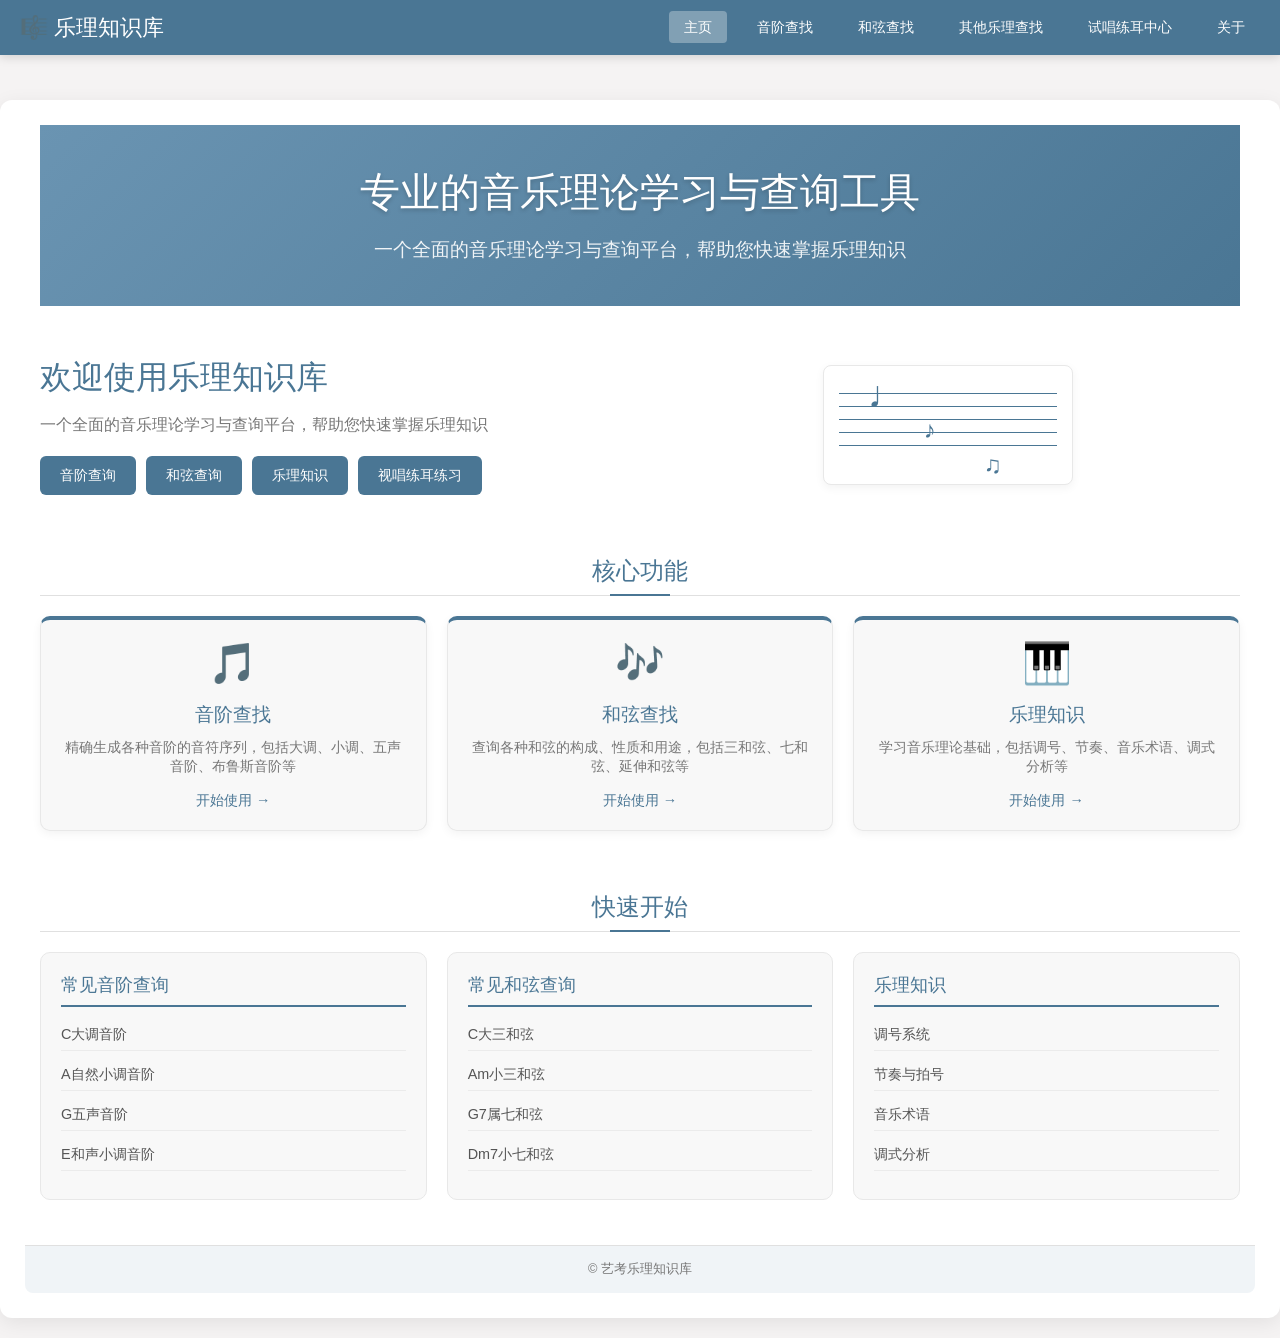
==== index.html @ 49d39ea0 "Add files via upload" ====
<!DOCTYPE html>
<html lang="zh-CN">
<head>
    <meta charset="UTF-8">
    <meta name="viewport" content="width=device-width, initial-scale=1.0">
    <title>乐理知识库 - 主页</title>
    <!-- <link rel="stylesheet" href="styles.css"> -->
    <link rel="stylesheet" href="Main.css">
</head>
<body>
    <div class="container">
    <header class="header">
        <div class="header-container">
            <div class="logo-section">
                <h1 class="logo">🎼 乐理知识库</h1>
            </div>
            
            <!-- 响应式导航栏 -->
            <nav class="navbar">
                <button class="nav-toggle" id="navToggle">
                    <span class="hamburger-line"></span>
                    <span class="hamburger-line"></span>
                    <span class="hamburger-line"></span>
                </button>
                <ul class="nav-list" id="navList">
                    <li><a href="index.html" class="active">主页</a></li>
                    <li><a href="Scale/scale.html">音阶查找</a></li>
                    <li><a href="Chord/chord.html">和弦查找</a></li>
                    <li><a href="Theory/theory.html">其他乐理查找</a></li>
                    <li><a href="Practice/Practice.html">试唱练耳中心</a></li>
                    <li><a href="About/about.html">关于</a></li>
                </ul>
            </nav>
        </div>
    </header>
        
        <main class="main-content">
            <!-- 网站描述单独显示 -->
            <section class="site-description">
                <h1>专业的音乐理论学习与查询工具</h1>
                <p>一个全面的音乐理论学习与查询平台，帮助您快速掌握乐理知识</p>
            </section>
            <!-- 其余内容保持不变 -->
            <section class="hero-section">
                <div class="hero-content">
                    <h2>欢迎使用乐理知识库</h2>
                    <p>一个全面的音乐理论学习与查询平台，帮助您快速掌握乐理知识</p>
                    <div class="hero-actions">
                        <a href="Scale/scale.html" class="hero-btn">音阶查询</a>
                        <a href="Chord/chord.html" class="hero-btn">和弦查询</a>
                        <a href="Theory/theory.html" class="hero-btn">乐理知识</a>
                        <a href="Practice/Practice.html" class="hero-btn">视唱练耳练习</a>
                    </div>
                </div>
                <div class="hero-image">
                    <div class="music-staff">
                        <div class="staff-line"></div>
                        <div class="staff-line"></div>
                        <div class="staff-line"></div>
                        <div class="staff-line"></div>
                        <div class="staff-line"></div>
                        <div class="note note-1">♩</div>
                        <div class="note note-2">♪</div>
                        <div class="note note-3">♫</div>
                    </div>
                </div>
            </section>
            
            <section class="features-section">
                <h2 class="section-title">核心功能</h2>
                <div class="features-grid">
                    <div class="feature-card">
                        <div class="feature-icon">🎵</div>
                        <h3>音阶查找</h3>
                        <p>精确生成各种音阶的音符序列，包括大调、小调、五声音阶、布鲁斯音阶等</p>
                        <a href="Scale/scale.html" class="feature-link">开始使用 →</a>
                    </div>
                    <div class="feature-card">
                        <div class="feature-icon">🎶</div>
                        <h3>和弦查找</h3>
                        <p>查询各种和弦的构成、性质和用途，包括三和弦、七和弦、延伸和弦等</p>
                        <a href="Chord/chord.html" class="feature-link">开始使用 →</a>
                    </div>
                    <div class="feature-card">
                        <div class="feature-icon">🎹</div>
                        <h3>乐理知识</h3>
                        <p>学习音乐理论基础，包括调号、节奏、音乐术语、调式分析等</p>
                        <a href="Theory/theory.html" class="feature-link">开始使用 →</a>
                    </div>
                </div>
            </section>
            
            <section class="quick-start-section">
                <h2 class="section-title">快速开始</h2>
                <div class="quick-start-grid">
                    <div class="quick-start-card">
                        <h3>常见音阶查询</h3>
                        <ul>
                            <li><a href="Scale/scale.html?query=C大调音阶">C大调音阶</a></li>
                            <li><a href="Scale/scale.html?query=A自然小调音阶">A自然小调音阶</a></li>
                            <li><a href="Scale/scale.html?query=G五声音阶">G五声音阶</a></li>
                            <li><a href="Scale/scale.html?query=E和声小调音阶">E和声小调音阶</a></li>
                        </ul>
                    </div>
                    <div class="quick-start-card">
                        <h3>常见和弦查询</h3>
                        <ul>
                            <li><a href="Chord/chord.html">C大三和弦</a></li>
                            <li><a href="Chord/chord.html">Am小三和弦</a></li>
                            <li><a href="Chord/chord.html">G7属七和弦</a></li>
                            <li><a href="Chord/chord.html">Dm7小七和弦</a></li>
                        </ul>
                    </div>
                    <div class="quick-start-card">
                        <h3>乐理知识</h3>
                        <ul>
                            <li><a href="Theory/theory.html">调号系统</a></li>
                            <li><a href="Theory/theory.html">节奏与拍号</a></li>
                            <li><a href="Theory/theory.html">音乐术语</a></li>
                            <li><a href="Theory/theory.html">调式分析</a></li>
                        </ul>
                    </div>
                </div>
            </section>
        </main>
        
        <footer class="footer">
            <p>&copy; 艺考乐理知识库</p>
        </footer>
    </div>

    <script src="app.js"></script>
</body>
</html>
---- Main.css ----
/* 基础样式重置 - 基于Practice风格但颜色略深 */
* {
    margin: 0;
    padding: 0;
    box-sizing: border-box;
    font-family: 'Segoe UI', 'Microsoft YaHei', sans-serif;
}

body {
    background-color: #f5f3f3; /* 略深的背景色 */
    color: #444;
    min-height: 100vh;
    padding: 0;
    padding-top: 80px; /* 为固定导航栏留出空间 */
}

/* 重新设计的响应式导航栏 */
.header {
    background-color: #4a7694; /* 更深的蓝色 */
    color: white;
    box-shadow: 0 2px 10px rgba(0, 0, 0, 0.15);
    position: fixed;
    top: 0;
    left: 0;
    width: 100%;
    z-index: 1000;
}

.header-container {
    max-width: 1400px;
    margin: 0 auto;
    display: flex;
    justify-content: space-between;
    align-items: center;
    padding: 12px 20px;
    position: relative;
}

.logo-section {
    display: flex;
    align-items: center;
}

.logo {
    font-size: 1.4rem;
    font-weight: 400;
    margin: 0;
    color: white;
    white-space: nowrap;
}

/* 导航栏样式 */
.navbar {
    display: flex;
    align-items: center;
}

.nav-list {
    list-style: none;
    display: flex;
    gap: 15px;
    margin: 0;
    padding: 0;
}

.nav-list li a {
    color: white;
    text-decoration: none;
    padding: 8px 15px;
    border-radius: 4px;
    transition: all 0.3s;
    font-size: 0.9rem;
    font-weight: 400;
    white-space: nowrap;
}

.nav-list li a:hover {
    background-color: rgba(255, 255, 255, 0.2);
    transform: translateY(-1px);
}

.nav-list li a.active {
    background-color: rgba(255, 255, 255, 0.3);
    font-weight: 500;
}

/* 汉堡菜单按钮 */
.nav-toggle {
    display: none;
    flex-direction: column;
    background: none;
    border: none;
    cursor: pointer;
    padding: 5px;
    width: 30px;
    height: 25px;
    justify-content: space-between;
}

.hamburger-line {
    width: 100%;
    height: 3px;
    background-color: white;
    border-radius: 2px;
    transition: all 0.3s ease;
}

.hamburger-line.active:nth-child(1) {
    transform: rotate(45deg) translate(6px, 6px);
}

.hamburger-line.active:nth-child(2) {
    opacity: 0;
}

.hamburger-line.active:nth-child(3) {
    transform: rotate(-45deg) translate(6px, -6px);
}

/* 移动设备导航列表激活状态 */
.nav-list.nav-active {
    display: flex !important;
    flex-direction: column;
    position: absolute;
    top: 100%;
    left: 0;
    width: 100%;
    background-color: #4a7694;
    box-shadow: 0 4px 10px rgba(0, 0, 0, 0.15);
    z-index: 1001;
}

.nav-list.nav-active li {
    width: 100%;
    text-align: center;
}

.nav-list.nav-active li a {
    display: block;
    padding: 12px 15px;
    border-radius: 0;
    border-bottom: 1px solid rgba(255, 255, 255, 0.1);
}

.nav-list.nav-active li a:hover {
    background-color: rgba(255, 255, 255, 0.15);
}

/* 容器样式 - 基于Practice风格但颜色略深 */
.container {
    max-width: 1400px;
    margin: 0 auto;
    background: white;
    border-radius: 12px;
    padding: 25px;
    box-shadow: 0 5px 20px rgba(0, 0, 0, 0.08);
    margin-top: 20px;
    margin-bottom: 20px;
}

/* 页面标题样式 */
.page-header {
    text-align: center;
    margin-bottom: 25px;
    padding-bottom: 15px;
    border-bottom: 1px solid #e0e0e0;
}

.page-header h1 {
    font-size: 2rem;
    margin-bottom: 8px;
    color: #4a7694; /* 更深的蓝色 */
    font-weight: 300;
}

.subtitle {
    font-size: 1rem;
    color: #777;
    font-weight: 300;
}

/* 主内容区域 */
.main-content {
    padding: 0 15px 15px;
}

/* 网站描述部分 - 主页专用 */
.site-description {
    background: linear-gradient(135deg, #6a94b2, #4a7694);
    color: white;
    text-align: center;
    padding: 40px 20px;
    margin-bottom: 20px;
    border-radius: 0;
}

.site-description h1 {
    font-size: 2.5rem;
    margin-bottom: 15px;
    font-weight: 300;
    text-shadow: 0 2px 4px rgba(0, 0, 0, 0.2);
}

.site-description p {
    font-size: 1.2rem;
    max-width: 800px;
    margin: 0 auto;
    line-height: 1.6;
    opacity: 0.9;
}

/* 页面介绍部分 */
.page-intro {
    text-align: center;
    padding: 20px 0;
    margin-bottom: 15px;
}

.page-intro h2 {
    font-size: 1.7rem;
    margin-bottom: 10px;
    color: #4a7694; /* 更深的蓝色 */
    font-weight: 300;
}

.page-intro p {
    font-size: 1rem;
    color: #777;
    max-width: 700px;
    margin: 0 auto;
}

/* 英雄区域样式 */
.hero-section {
    display: flex;
    align-items: center;
    padding: 30px 0;
    gap: 30px;
}

.hero-content {
    flex: 1;
}

.hero-content h2 {
    font-size: 2rem;
    margin-bottom: 15px;
    color: #4a7694; /* 更深的蓝色 */
    font-weight: 300;
}

.hero-content p {
    font-size: 1rem;
    margin-bottom: 20px;
    color: #777;
}

.hero-actions {
    display: flex;
    gap: 10px;
    flex-wrap: wrap;
}

.hero-btn {
    display: inline-block;
    padding: 10px 20px;
    background: #4a7694; /* 更深的蓝色 */
    color: white;
    text-decoration: none;
    border-radius: 6px;
    font-weight: 400;
    font-size: 0.9rem;
    transition: all 0.3s;
    border: none;
    cursor: pointer;
}

.hero-btn:hover {
    background: #3a6684; /* 更深的悬停色 */
    transform: translateY(-2px);
    box-shadow: 0 3px 10px rgba(74, 118, 148, 0.4);
}

.hero-image {
    flex: 1;
    display: flex;
    justify-content: center;
    align-items: center;
}

.music-staff {
    position: relative;
    width: 250px;
    height: 120px;
    background: white;
    border-radius: 8px;
    box-shadow: 0 3px 10px rgba(0, 0, 0, 0.05);
    padding: 15px;
    border: 1px solid #e8e8e8;
}

.staff-line {
    height: 1px;
    background: #4a7694; /* 更深的蓝色 */
    margin: 12px 0;
}

.note {
    position: absolute;
    font-size: 1.5rem;
    color: #4a7694; /* 更深的蓝色 */
}

.note-1 {
    top: 15px;
    left: 40px;
}

.note-2 {
    top: 50px;
    left: 100px;
}

.note-3 {
    top: 85px;
    left: 160px;
}

/* 功能区域样式 */
.features-section {
    padding: 30px 0;
}

.section-title {
    color: #4a7694; /* 更深的蓝色 */
    margin-bottom: 20px;
    font-size: 1.5rem;
    position: relative;
    padding-bottom: 8px;
    text-align: center;
    font-weight: 300;
    border-bottom: 1px solid #e0e0e0;
}

.section-title::after {
    content: '';
    position: absolute;
    bottom: -1px;
    left: 50%;
    transform: translateX(-50%);
    width: 60px;
    height: 2px;
    background: #4a7694; /* 更深的蓝色 */
}

.features-grid {
    display: grid;
    grid-template-columns: repeat(auto-fit, minmax(280px, 1fr));
    gap: 20px;
}

.feature-card {
    background: #f8f8f8; /* 略深的背景 */
    border-radius: 10px;
    padding: 20px;
    text-align: center;
    box-shadow: 0 3px 10px rgba(0, 0, 0, 0.05);
    transition: all 0.3s;
    border: 1px solid #e8e8e8;
    border-top: 4px solid #4a7694; /* 更深的蓝色 */
}

.feature-card:hover {
    transform: translateY(-3px);
    box-shadow: 0 5px 15px rgba(0, 0, 0, 0.08);
}

.feature-icon {
    font-size: 2.5rem;
    margin-bottom: 15px;
    color: #4a7694; /* 更深的蓝色 */
}

.feature-card h3 {
    margin-bottom: 10px;
    color: #4a7694; /* 更深的蓝色 */
    font-size: 1.2rem;
    font-weight: 400;
}

.feature-card p {
    margin-bottom: 15px;
    color: #777;
    font-size: 0.9rem;
}

.feature-link {
    display: inline-block;
    color: #4a7694; /* 更深的蓝色 */
    text-decoration: none;
    font-weight: 500;
    font-size: 0.9rem;
    transition: all 0.3s;
}

.feature-link:hover {
    color: #3a6684; /* 更深的悬停色 */
}

/* 快速开始区域 */
.quick-start-section {
    padding: 30px 0;
}

.quick-start-grid {
    display: grid;
    grid-template-columns: repeat(auto-fit, minmax(220px, 1fr));
    gap: 20px;
}

.quick-start-card {
    background: #f8f8f8; /* 略深的背景 */
    border-radius: 10px;
    padding: 20px;
    border: 1px solid #e8e8e8;
}

.quick-start-card h3 {
    margin-bottom: 12px;
    color: #4a7694; /* 更深的蓝色 */
    font-size: 1.1rem;
    border-bottom: 2px solid #4a7694; /* 更深的蓝色 */
    padding-bottom: 8px;
    font-weight: 400;
}

.quick-start-card ul {
    list-style: none;
}

.quick-start-card li {
    margin-bottom: 8px;
}

.quick-start-card a {
    color: #555;
    text-decoration: none;
    transition: all 0.3s;
    display: block;
    padding: 6px 0;
    border-bottom: 1px solid rgba(0, 0, 0, 0.05);
    font-size: 0.9rem;
}

.quick-start-card a:hover {
    color: #4a7694; /* 更深的蓝色 */
    padding-left: 8px;
}

/* 搜索区域 */
.search-section {
    padding: 15px 0;
}

.search-container {
    max-width: 800px;
    margin: 0 auto;
}

.search-box {
    display: flex;
    gap: 10px;
    margin-bottom: 12px;
}

.search-input {
    flex: 1;
    padding: 12px 15px;
    border: 1px solid #d0d0d0;
    border-radius: 6px;
    font-size: 14px;
    transition: all 0.3s;
    background: white;
}

.search-input:focus {
    outline: none;
    border-color: #4a7694; /* 更深的蓝色 */
    box-shadow: 0 0 0 3px rgba(74, 118, 148, 0.1);
}

.search-btn {
    padding: 12px 20px;
    background: #4a7694; /* 更深的蓝色 */
    color: white;
    border: none;
    border-radius: 6px;
    cursor: pointer;
    font-size: 14px;
    font-weight: 500;
    transition: all 0.3s;
    min-width: 110px;
    display: flex;
    align-items: center;
    justify-content: center;
    position: relative;
}

.search-btn:hover {
    background: #3a6684; /* 更深的悬停色 */
    transform: translateY(-2px);
    box-shadow: 0 3px 10px rgba(74, 118, 148, 0.4);
}

.search-tips {
    background: #f0f4f7; /* 略深的背景 */
    padding: 10px 12px;
    border-radius: 6px;
    font-size: 0.85rem;
    color: #777;
    text-align: center;
    border: 1px solid #e0e0e0;
}

/* 快速操作区域 */
.quick-actions {
    margin-bottom: 20px;
}

.action-grid {
    display: grid;
    grid-template-columns: repeat(auto-fit, minmax(140px, 1fr));
    gap: 12px;
}

.action-card {
    background: #f8f8f8; /* 略深的背景 */
    border: 1px solid #e8e8e8;
    border-radius: 8px;
    padding: 15px 12px;
    text-align: center;
    cursor: pointer;
    transition: all 0.3s;
    display: flex;
    flex-direction: column;
    align-items: center;
}

.action-card:hover {
    border-color: #4a7694; /* 更深的蓝色 */
    transform: translateY(-2px);
    box-shadow: 0 3px 10px rgba(0, 0, 0, 0.08);
}

.card-icon {
    font-size: 1.8rem;
    margin-bottom: 8px;
    color: #4a7694; /* 更深的蓝色 */
}

.action-card h3 {
    margin-bottom: 5px;
    color: #555;
    font-size: 0.9rem;
    font-weight: 400;
}

/* 示例区域 */
.examples-section {
    margin-bottom: 20px;
}

.examples-grid {
    display: grid;
    grid-template-columns: repeat(auto-fit, minmax(130px, 1fr));
    gap: 8px;
}

.example-item {
    padding: 10px 8px;
    background: #f0f4f7; /* 略深的背景 */
    border-radius: 6px;
    cursor: pointer;
    transition: all 0.3s;
    border-left: 3px solid transparent;
    font-size: 0.85rem;
    text-align: center;
    border: 1px solid #e0e0e0;
}

.example-item:hover {
    background: #4a7694; /* 更深的蓝色 */
    color: white;
    border-left-color: #3a6684; /* 更深的悬停色 */
    transform: translateX(2px);
}

/* 乐理分类区域 */
.theory-categories {
    margin-bottom: 25px;
}

.categories-grid {
    display: grid;
    grid-template-columns: repeat(auto-fit, minmax(220px, 1fr));
    gap: 15px;
}

.category-card {
    background: #f8f8f8; /* 略深的背景 */
    border-radius: 10px;
    padding: 20px 15px;
    text-align: center;
    box-shadow: 0 3px 10px rgba(0, 0, 0, 0.05);
    transition: all 0.3s;
    border: 1px solid #e8e8e8;
}

.category-card:hover {
    transform: translateY(-3px);
    box-shadow: 0 5px 15px rgba(0, 0, 0, 0.08);
}

.category-card h3 {
    margin-bottom: 12px;
    color: #4a7694; /* 更深的蓝色 */
    font-size: 1.1rem;
    font-weight: 400;
}

.category-card p {
    margin-bottom: 15px;
    color: #777;
    font-size: 0.9rem;
}

.category-btn {
    padding: 8px 16px;
    background: #4a7694; /* 更深的蓝色 */
    color: white;
    border: none;
    border-radius: 6px;
    cursor: pointer;
    font-weight: 500;
    font-size: 0.9rem;
    transition: all 0.3s;
}

.category-btn:hover {
    background: #3a6684; /* 更深的悬停色 */
}

/* 结果区域 */
.results-section {
    margin-bottom: 20px;
}

.results-container {
    min-height: 150px;
}

.welcome-card {
    background: linear-gradient(135deg, #6a94b2, #4a7694); /* 更深的渐变 */
    color: white;
    padding: 25px 20px;
    border-radius: 8px;
    text-align: center;
}

.welcome-icon {
    font-size: 2.5rem;
    margin-bottom: 12px;
}

.welcome-card h3 {
    font-size: 1.3rem;
    margin-bottom: 8px;
    font-weight: 300;
}

.welcome-card p {
    font-size: 0.9rem;
}

/* 结果卡片样式 */
.result-card {
    background: #f8f8f8; /* 略深的背景 */
    border-radius: 8px;
    padding: 18px;
    margin-bottom: 12px;
    box-shadow: 0 2px 8px rgba(0, 0, 0, 0.05);
    border-left: 4px solid #4a7694; /* 更深的蓝色 */
    transition: all 0.3s;
    border: 1px solid #e8e8e8;
}

.result-card:hover {
    transform: translateY(-2px);
    box-shadow: 0 4px 12px rgba(0, 0, 0, 0.08);
}

.result-header {
    display: flex;
    align-items: center;
    margin-bottom: 10px;
}

.result-icon {
    font-size: 1.3rem;
    margin-right: 10px;
    color: #4a7694; /* 更深的蓝色 */
}

.result-title {
    font-size: 1.1rem;
    color: #555;
    margin-bottom: 5px;
    font-weight: 400;
}

.result-content {
    line-height: 1.5;
    font-size: 0.9rem;
    color: #666;
}

.scale-notes {
    display: flex;
    flex-wrap: wrap;
    gap: 6px;
    margin: 12px 0;
}

.note-item {
    background: #4a7694; /* 更深的蓝色 */
    color: white;
    padding: 6px 10px;
    border-radius: 5px;
    font-weight: 500;
    min-width: 35px;
    text-align: center;
    font-size: 0.9rem;
}

.scale-info {
    margin-top: 12px;
    padding-top: 12px;
    border-top: 1px solid #e0e0e0;
}

.info-item {
    margin-bottom: 6px;
}

.info-label {
    font-weight: 500;
    color: #4a7694; /* 更深的蓝色 */
    font-size: 0.9rem;
}

/* 加载动画 */
.loading-spinner {
    width: 16px;
    height: 16px;
    border: 2px solid rgba(255, 255, 255, 0.3);
    border-radius: 50%;
    border-top-color: white;
    animation: spin 1s ease-in-out infinite;
}

@keyframes spin {
    to { transform: rotate(360deg); }
}

/* 页脚样式 */
.footer {
    text-align: center;
    padding: 15px;
    color: #777;
    background: #f0f4f7; /* 略深的背景 */
    border-top: 1px solid #e0e0e0;
    font-size: 0.8rem;
    border-radius: 0 0 8px 8px;
}

/* 标签页样式 */
.search-tabs {
    display: flex;
    margin-bottom: 15px;
    border-bottom: 1px solid #e0e0e0;
}

.tab-button {
    padding: 10px 20px;
    background: none;
    border: none;
    border-bottom: 3px solid transparent;
    font-size: 0.9rem;
    font-weight: 500;
    color: #777;
    cursor: pointer;
    transition: all 0.3s;
}

.tab-button:hover {
    color: #4a7694; /* 更深的蓝色 */
}

.tab-button.active {
    color: #4a7694; /* 更深的蓝色 */
    border-bottom-color: #4a7694; /* 更深的蓝色 */
}

.tab-content {
    display: none;
}

.tab-content.active {
    display: block;
}

/* 和弦分析结果样式 */
.analysis-results {
    margin-top: 15px;
}

.analysis-title {
    font-weight: 500;
    margin-bottom: 10px;
    color: #555;
}

.chord-result {
    background: #f0f4f7; /* 略深的背景 */
    border-radius: 8px;
    padding: 12px;
    margin-bottom: 10px;
    border-left: 3px solid #4a7694; /* 更深的蓝色 */
    border: 1px solid #e0e0e0;
}

.chord-header {
    display: flex;
    justify-content: space-between;
    align-items: center;
    margin-bottom: 8px;
}

.chord-header h4 {
    margin: 0;
    color: #555;
    font-size: 1rem;
    font-weight: 400;
}

.match-score {
    background: #4a7694; /* 更深的蓝色 */
    color: white;
    padding: 3px 8px;
    border-radius: 12px;
    font-size: 0.8rem;
    font-weight: 500;
}

.chord-notes-small {
    display: flex;
    flex-wrap: wrap;
    gap: 4px;
    margin: 5px 0;
}

.note-item-small {
    background: #4a7694; /* 更深的蓝色 */
    color: white;
    padding: 4px 8px;
    border-radius: 4px;
    font-weight: 500;
    font-size: 0.8rem;
}

.chord-formula {
    font-family: 'Courier New', monospace;
    font-size: 0.9rem;
    color: #777;
}

/* 乐理知识特定样式 */
.theory-info {
    margin-top: 15px;
}

.theory-info .info-item {
    margin-bottom: 15px;
    padding-bottom: 10px;
    border-bottom: 1px solid #e0e0e0;
}

.theory-info .info-item:last-child {
    border-bottom: none;
}

.theory-info .info-label {
    font-weight: 500;
    color: #4a7694; /* 更深的蓝色 */
    display: block;
    margin-bottom: 5px;
    font-size: 0.9rem;
}

.theory-info p {
    margin: 0;
    line-height: 1.5;
    color: #666;
}

.examples-box {
    background: #f0f4f7; /* 略深的背景 */
    padding: 10px;
    border-radius: 8px;
    margin-top: 8px;
    border: 1px solid #e0e0e0;
}

.examples-box pre {
    margin: 0;
    white-space: pre-wrap;
    font-family: 'Courier New', monospace;
    font-size: 0.85rem;
    color: #666;
}

.category-items {
    display: flex;
    flex-direction: column;
    gap: 12px;
}

.category-item {
    background: #f0f4f7; /* 略深的背景 */
    padding: 12px;
    border-radius: 8px;
    cursor: pointer;
    transition: all 0.3s;
    border-left: 3px solid transparent;
    border: 1px solid #e0e0e0;
}

.category-item:hover {
    background: #4a7694; /* 更深的蓝色 */
    color: white;
    border-left-color: #3a6684; /* 更深的悬停色 */
    transform: translateX(3px);
}

.category-item h4 {
    margin: 0 0 5px 0;
    font-size: 1rem;
    font-weight: 400;
}

.category-item p {
    margin: 0;
    font-size: 0.85rem;
    opacity: 0.8;
}

.related-results {
    margin-top: 20px;
    padding-top: 15px;
    border-top: 2px solid #e0e0e0;
}

/* 选择器组样式 */
.selector-group {
    margin-bottom: 15px;
}

.selector-group label {
    display: block;
    margin-bottom: 5px;
    color: #555;
    font-weight: 500;
    font-size: 0.9rem;
}

.selector {
    width: 100%;
    padding: 8px 12px;
    border: 1px solid #d0d0d0;
    border-radius: 6px;
    background: white;
    color: #555;
    font-size: 0.9rem;
}

.selector:focus {
    outline: none;
    border-color: #4a7694; /* 更深的蓝色 */
    box-shadow: 0 0 0 3px rgba(74, 118, 148, 0.1);
}

.scale-selector {
    display: grid;
    grid-template-columns: 1fr 1fr auto;
    gap: 15px;
    align-items: end;
}

/* 音符快速输入 */
.quick-notes {
    display: flex;
    flex-wrap: wrap;
    gap: 5px;
    margin-top: 10px;
    align-items: center;
}

.notes-label {
    font-size: 0.85rem;
    color: #777;
    margin-right: 10px;
}

.note-btn {
    padding: 5px 10px;
    background: #f0f4f7; /* 略深的背景 */
    border: 1px solid #d0d0d0;
    border-radius: 4px;
    cursor: pointer;
    font-size: 0.8rem;
    transition: all 0.3s;
    min-width: auto;
    flex: none;
}

.note-btn:hover {
    background: #4a7694; /* 更深的蓝色 */
    color: white;
    border-color: #4a7694; /* 更深的蓝色 */
}

/* 五度圈样式 */
.circle-of-fifths-container {
    display: flex;
    gap: 20px;
    align-items: flex-start;
}

.circle-diagram {
    position: relative;
    width: 300px;
    height: 300px;
    border: 2px solid #4a7694; /* 更深的蓝色 */
    border-radius: 50%;
    display: flex;
    align-items: center;
    justify-content: center;
}

.circle-center {
    position: absolute;
    background: #4a7694; /* 更深的蓝色 */
    color: white;
    width: 50px;
    height: 50px;
    border-radius: 50%;
    display: flex;
    align-items: center;
    justify-content: center;
    font-weight: 500;
}

.circle-note {
    position: absolute;
    width: 40px;
    height: 40px;
    border-radius: 50%;
    display: flex;
    align-items: center;
    justify-content: center;
    cursor: pointer;
    font-weight: 500;
    transition: all 0.3s;
}

.circle-note.sharp {
    background: #6a94b2; /* 中等蓝色 */
    color: white;
}

.circle-note.flat {
    background: #8bb4c4; /* 浅蓝色 */
    color: #333;
}

.circle-note:hover {
    transform: scale(1.1);
}

.circle-controls {
    flex: 1;
}

.circle-info {
    margin-top: 15px;
    padding: 15px;
    background: #f0f4f7; /* 略深的背景 */
    border-radius: 8px;
    border: 1px solid #e0e0e0;
}

.circle-info h4 {
    margin: 0 0 10px 0;
    color: #4a7694; /* 更深的蓝色 */
    font-size: 1rem;
}

.circle-info p {
    margin: 5px 0;
    font-size: 0.85rem;
    color: #666;
}

/* 响应式设计 - 平板设备 */
@media (max-width: 992px) {
    .container {
        max-width: 95%;
    }
    
    .hero-section {
        flex-direction: column;
        text-align: center;
        padding: 25px 0;
    }
    
    .hero-actions {
        justify-content: center;
    }
    
    .features-grid {
        grid-template-columns: repeat(2, 1fr);
    }
    
    .quick-start-grid {
        grid-template-columns: repeat(2, 1fr);
    }
    
    .categories-grid {
        grid-template-columns: repeat(2, 1fr);
    }
    
    .scale-selector {
        grid-template-columns: 1fr;
    }
    
    .circle-of-fifths-container {
        flex-direction: column;
    }
    
    .circle-diagram {
        width: 250px;
        height: 250px;
        margin: 0 auto;
    }
}

/* 响应式设计 - 移动设备 */
@media (max-width: 768px) {
    body {
        padding: 8px;
        font-size: 13px;
    }
    
    .container {
        border-radius: 10px;
        padding: 15px;
    }
    
    .main-header, .header {
        flex-direction: column;
        padding: 10px 15px;
        border-radius: 0;
    }
    
    .header-content {
        margin-bottom: 10px;
    }
    
    /* 移动设备导航栏样式 */
    .nav-toggle {
        display: flex;
    }
    
    .nav-list {
        display: none;
        flex-wrap: wrap;
        gap: 10px;
    }
    
    .nav-list li a {
        padding: 6px 12px;
        font-size: 0.85rem;
    }
    
    .main-content {
        padding: 0 10px 10px;
    }
    
    .page-intro {
        padding: 15px 0;
    }
    
    .page-intro h2 {
        font-size: 1.4rem;
    }
    
    .page-intro p {
        font-size: 0.9rem;
    }
    
    .hero-section {
        padding: 20px 0;
        gap: 20px;
    }
    
    .hero-content h2 {
        font-size: 1.6rem;
    }
    
    .hero-content p {
        font-size: 0.9rem;
    }
    
    .hero-btn {
        padding: 8px 15px;
        font-size: 0.85rem;
    }
    
    .music-staff {
        width: 200px;
        height: 100px;
        padding: 12px;
    }
    
    .note {
        font-size: 1.2rem;
    }
    
    .note-1 {
        top: 12px;
        left: 30px;
    }
    
    .note-2 {
        top: 40px;
        left: 80px;
    }
    
    .note-3 {
        top: 68px;
        left: 130px;
    }
    
    .features-section {
        padding: 20px 0;
    }
    
    .section-title {
        font-size: 1.3rem;
        margin-bottom: 15px;
    }
    
    .features-grid {
        grid-template-columns: 1fr;
        gap: 15px;
    }
    
    .feature-card {
        padding: 15px;
    }
    
    .feature-icon {
        font-size: 2rem;
    }
    
    .feature-card h3 {
        font-size: 1.1rem;
    }
    
    .quick-start-section {
        padding: 20px 0;
    }
    
    .quick-start-grid {
        grid-template-columns: 1fr;
        gap: 15px;
    }
    
    .quick-start-card {
        padding: 15px;
    }
    
    .search-box {
        flex-direction: column;
    }
    
    .search-btn {
        width: 100%;
    }
    
    .action-grid {
        grid-template-columns: repeat(2, 1fr);
    }
    
    .examples-grid {
        grid-template-columns: repeat(2, 1fr);
    }
    
    .categories-grid {
        grid-template-columns: 1fr;
    }
    
    .welcome-card {
        padding: 20px 15px;
    }
    
    .welcome-icon {
        font-size: 2rem;
    }
    
    .welcome-card h3 {
        font-size: 1.2rem;
    }
    
    .result-card {
        padding: 15px;
    }
    
    .scale-notes {
        justify-content: center;
    }
    
    .search-tabs {
        flex-direction: column;
    }
    
    .tab-button {
        text-align: center;
        border-bottom: none;
        border-left: 3px solid transparent;
    }
    
    .tab-button.active {
        border-bottom: none;
        border-left-color: #4a7694; /* 更深的蓝色 */
    }
    
    .quick-notes {
        justify-content: center;
    }
    
    .circle-diagram {
        width: 200px;
        height: 200px;
    }
    
    .circle-note {
        width: 35px;
        height: 35px;
        font-size: 0.9rem;
    }
}

/* 响应式设计 - 小屏幕移动设备 */
@media (max-width: 480px) {
    body {
        padding: 5px;
    }
    
    .container {
        border-radius: 8px;
        padding: 12px;
    }
    
    .main-header, .header {
        padding: 8px 12px;
    }
    
    .main-content {
        padding: 0 8px 8px;
    }
    
    .hero-content h2 {
        font-size: 1.4rem;
    }
    
    .hero-actions {
        flex-direction: column;
        align-items: center;
    }
    
    .hero-btn {
        width: 100%;
        max-width: 200px;
        text-align: center;
    }
    
    .music-staff {
        width: 160px;
        height: 80px;
    }
    
    .staff-line {
        margin: 8px 0;
    }
    
    .note {
        font-size: 1rem;
    }
    
    .note-1 {
        top: 10px;
        left: 25px;
    }
    
    .note-2 {
        top: 32px;
        left: 65px;
    }
    
    .note-3 {
        top: 54px;
        left: 105px;
    }
    
    .action-grid {
        grid-template-columns: 1fr;
    }
    
    .examples-grid {
        grid-template-columns: 1fr;
    }
    
    .search-input, .search-btn {
        font-size: 13px;
    }
    
    .note-item {
        padding: 5px 8px;
        min-width: 30px;
        font-size: 0.8rem;
    }
    
    .circle-diagram {
        width: 180px;
        height: 180px;
    }
    
    .circle-note {
        width: 30px;
        height: 30px;
        font-size: 0.8rem;
    }
}

/* 响应式设计 - 超小屏幕设备 */
@media (max-width: 360px) {
    .hero-content h2 {
        font-size: 1.2rem;
    }
    
    .section-title {
        font-size: 1.1rem;
    }
    
    .feature-card h3 {
        font-size: 1rem;
    }
    
    .quick-start-card h3 {
        font-size: 1rem;
    }
    
    .category-card h3 {
        font-size: 1rem;
    }
    
    .nav-list {
        flex-wrap: wrap;
        gap: 10px;
    }
    
    .nav-list li a {
        padding: 6px 12px;
        font-size: 0.85rem;
    }
}
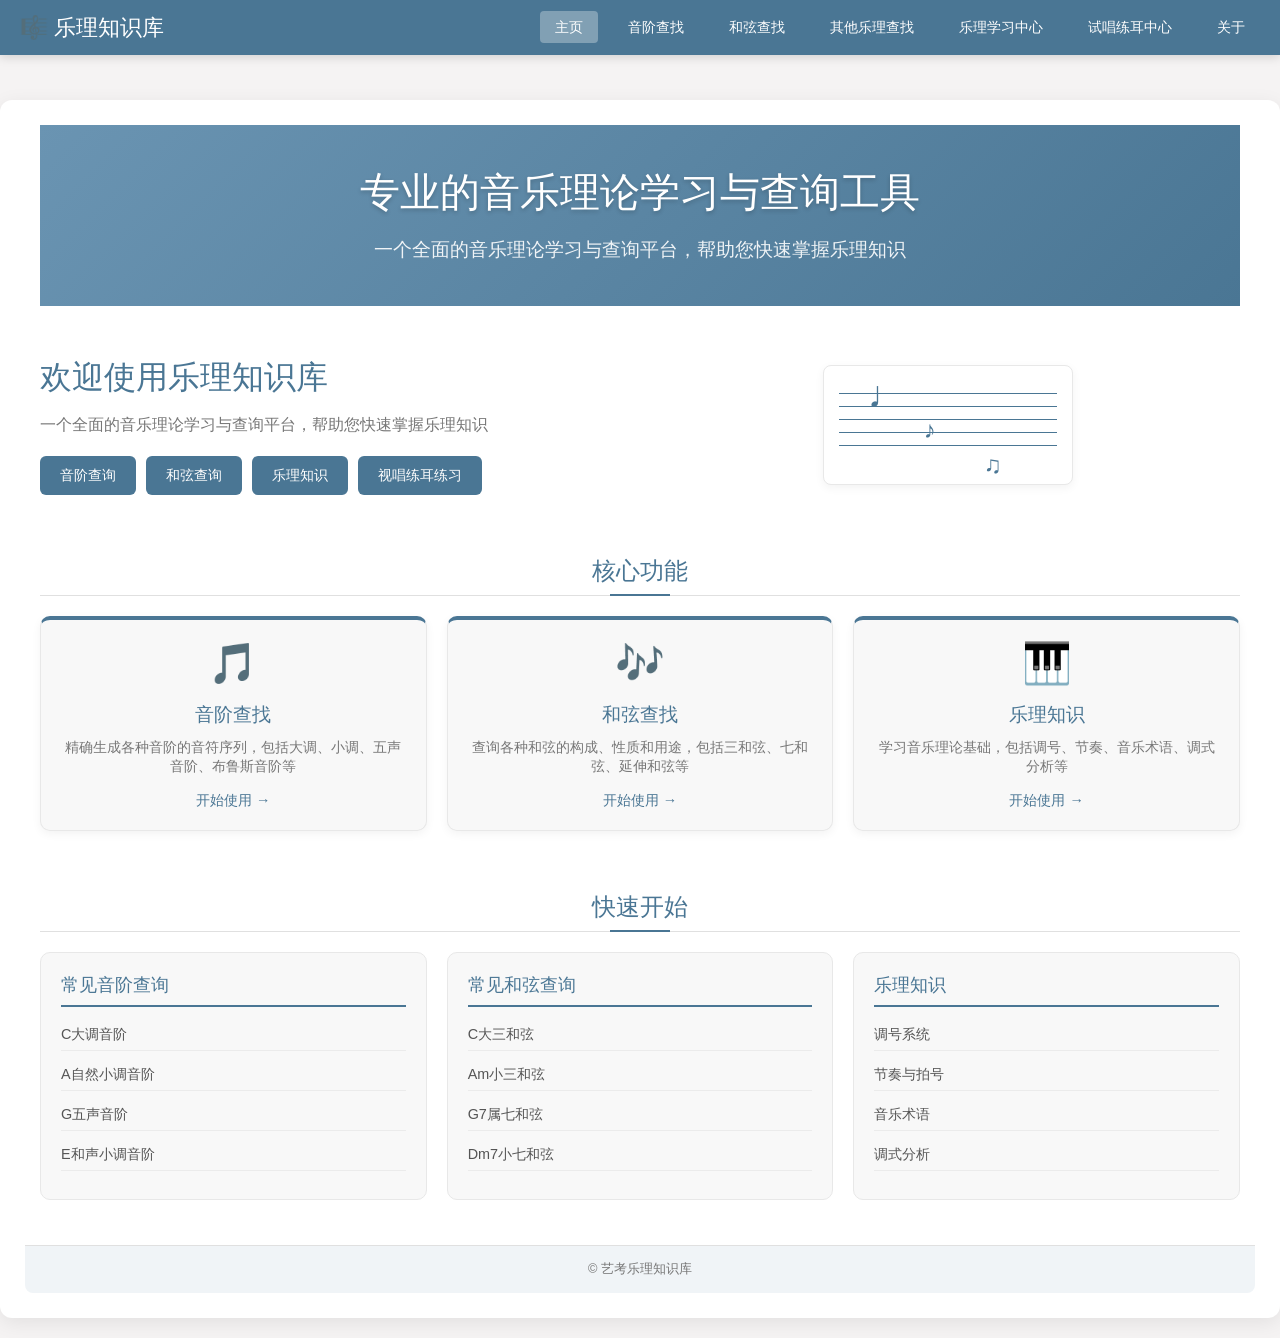
==== commit 6a14a508: "Add files via upload" ====
--- a/index.html
+++ b/index.html
@@ -27,6 +27,7 @@
                     <li><a href="Scale/scale.html">音阶查找</a></li>
                     <li><a href="Chord/chord.html">和弦查找</a></li>
                     <li><a href="Theory/theory.html">其他乐理查找</a></li>
+                    <li><a href="LearningCenter/learningCenter.html">乐理学习中心</a></li>
                     <li><a href="Practice/Practice.html">试唱练耳中心</a></li>
                     <li><a href="About/about.html">关于</a></li>
                 </ul>
--- a/Main.css
+++ b/Main.css
@@ -1149,9 +1149,9 @@
         grid-template-columns: repeat(2, 1fr);
     }
     
-    .scale-selector {
+    /* .scale-selector {
         grid-template-columns: 1fr;
-    }
+    } */
     
     .circle-of-fifths-container {
         flex-direction: column;
@@ -1168,6 +1168,7 @@
 @media (max-width: 768px) {
     body {
         padding: 8px;
+        padding-top: 80px; /* 保持为固定导航栏留出空间 */
         font-size: 13px;
     }
     
@@ -1375,6 +1376,7 @@
 @media (max-width: 480px) {
     body {
         padding: 5px;
+        padding-top: 80px; /* 保持为固定导航栏留出空间 */
     }
     
     .container {
